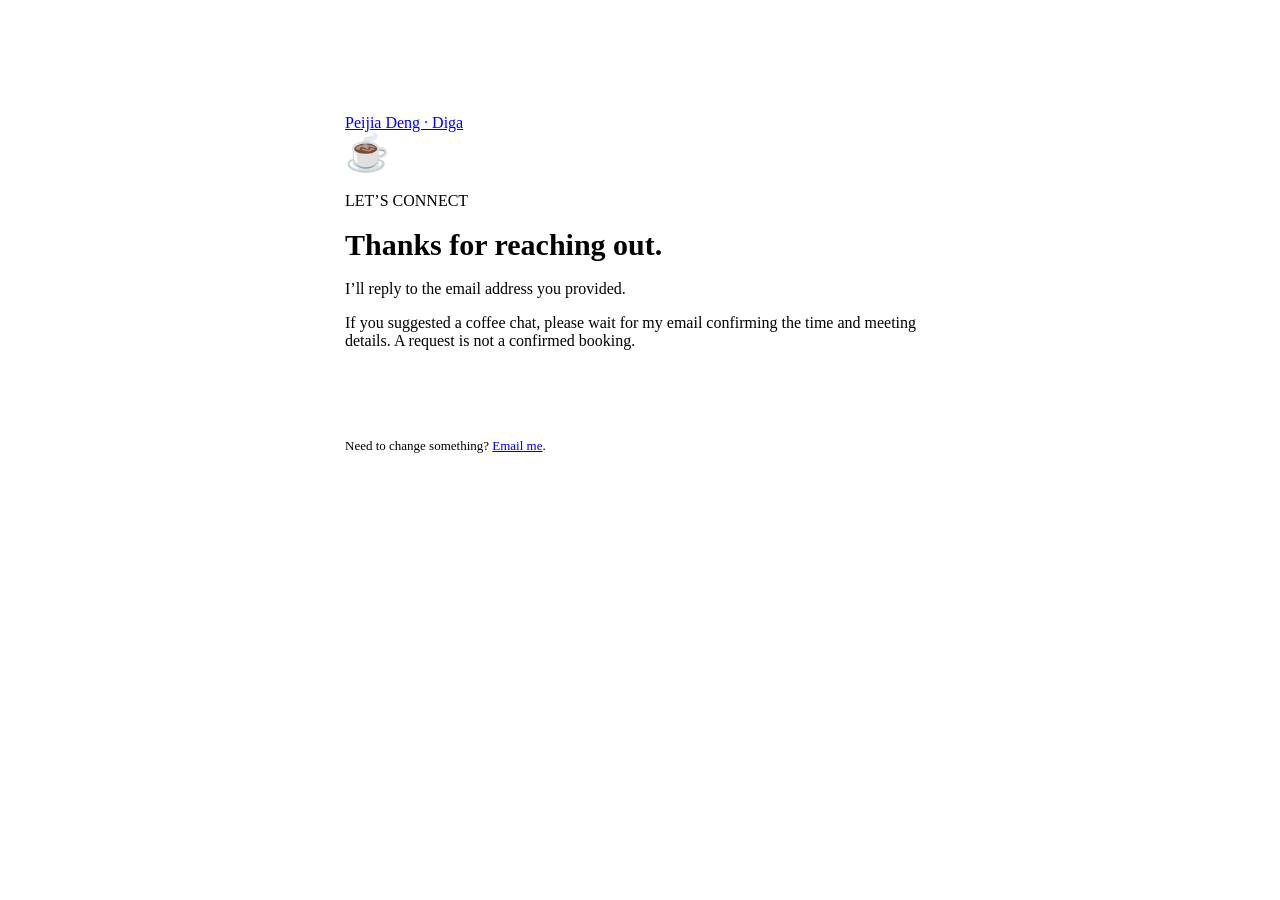
==== thanks.html @ de5293c5 "Add coffee chat requests and email contact forms with UW cafe choices" ====
<!DOCTYPE html>
<html lang="en">
<head>
  <meta charset="UTF-8">
  <meta name="viewport" content="width=device-width, initial-scale=1">
  <meta name="robots" content="noindex">
  <title>Thanks for reaching out · Peijia Deng</title>
  <link rel="stylesheet" href="style.css">
  <link rel="stylesheet" href="coffee-chat.css">
</head>
<body>
  <main class="coffee-thanks">
    <a href="/">Peijia Deng · Diga</a>
    <div class="coffee-mark" aria-hidden="true">☕</div>
    <div class="eyebrow">LET’S CONNECT</div>
    <h1>Thanks for reaching out.</h1>
    <p>I’ll reply to the email address you provided.</p>
    <p id="thanks-note">If you suggested a coffee chat, please wait for my email confirming the time and meeting details. A request is not a confirmed booking.</p>
    <a class="coffee-button" href="/#about">Back to my website <span aria-hidden="true">↗</span></a>
    <p class="coffee-email-fallback">Need to change something? <a href="mailto:pdeng2@uw.edu">Email me</a>.</p>
  </main>
  <script>
    if (new URLSearchParams(location.search).get('type') === 'message') {
      document.getElementById('thanks-note').textContent = 'Thanks for sharing your note. I look forward to connecting.';
    }
  </script>
</body>
</html>
---- coffee-chat.css ----
.coffee-invite{display:flex;align-items:center;gap:16px;flex-wrap:wrap;margin-top:27px}
.coffee-invite>span{font-size:13px;color:var(--muted);max-width:220px;line-height:1.6}
.coffee-button{display:inline-flex;align-items:center;justify-content:center;gap:10px;border:1px solid var(--accent);border-radius:7px;background:var(--accent);color:white;padding:11px 17px;font:600 14px/1.5 -apple-system,BlinkMacSystemFont,"Segoe UI",Arial,sans-serif;cursor:pointer;text-decoration:none;transition:background .15s ease}
.coffee-button:hover{background:#382060;text-decoration:none}
.coffee-button:focus-visible,.coffee-field :focus-visible,.coffee-message-box summary:focus-visible{outline:3px solid #b6a576;outline-offset:3px}
#coffee-chat{padding-top:39px;margin-bottom:0;padding-bottom:28px;border-bottom:1px solid var(--line)}
#coffee-chat>p{color:#60656d}
#coffee-chat h2{margin-bottom:15px}
.coffee-facts{display:flex;flex-wrap:wrap;gap:8px 20px;color:#635976;font-size:12px;margin:20px 0 24px}
.coffee-card{border:1px solid var(--line);border-radius:12px;background:var(--soft);padding:27px}
.coffee-card h3{font-size:19px;margin-bottom:8px}
.coffee-help{color:#60656d;font-size:12px;line-height:1.65;margin:8px 0 18px}
.coffee-grid{display:grid;grid-template-columns:minmax(0,1fr) minmax(0,1fr);gap:19px 18px;margin-top:23px}
.coffee-wide{grid-column:1/-1}
.coffee-field{min-width:0}
.coffee-field label{display:block;font-size:13px;font-weight:600;margin-bottom:7px}
.coffee-field input,.coffee-field select,.coffee-field textarea{display:block;min-width:0;width:100%;border:1px solid #d6d4df;border-radius:6px;background:white;padding:11px 12px;color:var(--ink);font:400 16px/1.5 -apple-system,BlinkMacSystemFont,"Segoe UI",Arial,sans-serif}
.coffee-field textarea{resize:vertical;min-height:108px}
.coffee-field input::placeholder,.coffee-field textarea::placeholder{color:#7d7c88}
.coffee-optional{font-weight:400;color:var(--muted);font-size:11px;margin-left:4px}
.coffee-field .coffee-help{margin:7px 0 0;overflow-wrap:anywhere}
.coffee-time-preview{font-size:12px;color:var(--accent);margin:5px 0 0}
.coffee-time-preview:empty{display:none}
.coffee-time-preview[data-error="true"]{color:#9e3030}
.coffee-honeypot{display:none!important}
.coffee-message-box{border:1px solid var(--line);border-radius:9px;margin-top:16px;padding:17px 22px}
.coffee-message-box summary{cursor:pointer;font-size:14px;font-weight:500}
.coffee-message-box summary span{color:var(--accent);font-size:12px;margin-left:7px;white-space:nowrap}
.coffee-message-box[open] summary{padding-bottom:4px}
.coffee-email-fallback{font-size:13px;margin:19px 0 0}
.coffee-thanks{max-width:590px;padding:60px 25px;margin:6vh auto}
.coffee-thanks .coffee-mark{font-size:36px;margin-bottom:18px}
.coffee-thanks h1{font-size:30px;line-height:1.25;margin:16px 0}
.coffee-thanks .coffee-button{margin-top:10px}
@media(max-width:900px) and (min-width:651px){.coffee-grid{grid-template-columns:minmax(0,1fr)}.coffee-card{padding:21px}}
@media(max-width:480px){.coffee-grid{grid-template-columns:minmax(0,1fr)}.coffee-card{padding:20px 17px}.coffee-message-box{padding:17px}.coffee-message-box summary span{display:block;margin-left:0}.coffee-button{width:100%}.coffee-invite>span{max-width:none}.coffee-facts{gap:7px 15px}}
@media(prefers-reduced-motion:reduce){.coffee-button{transition:none}}
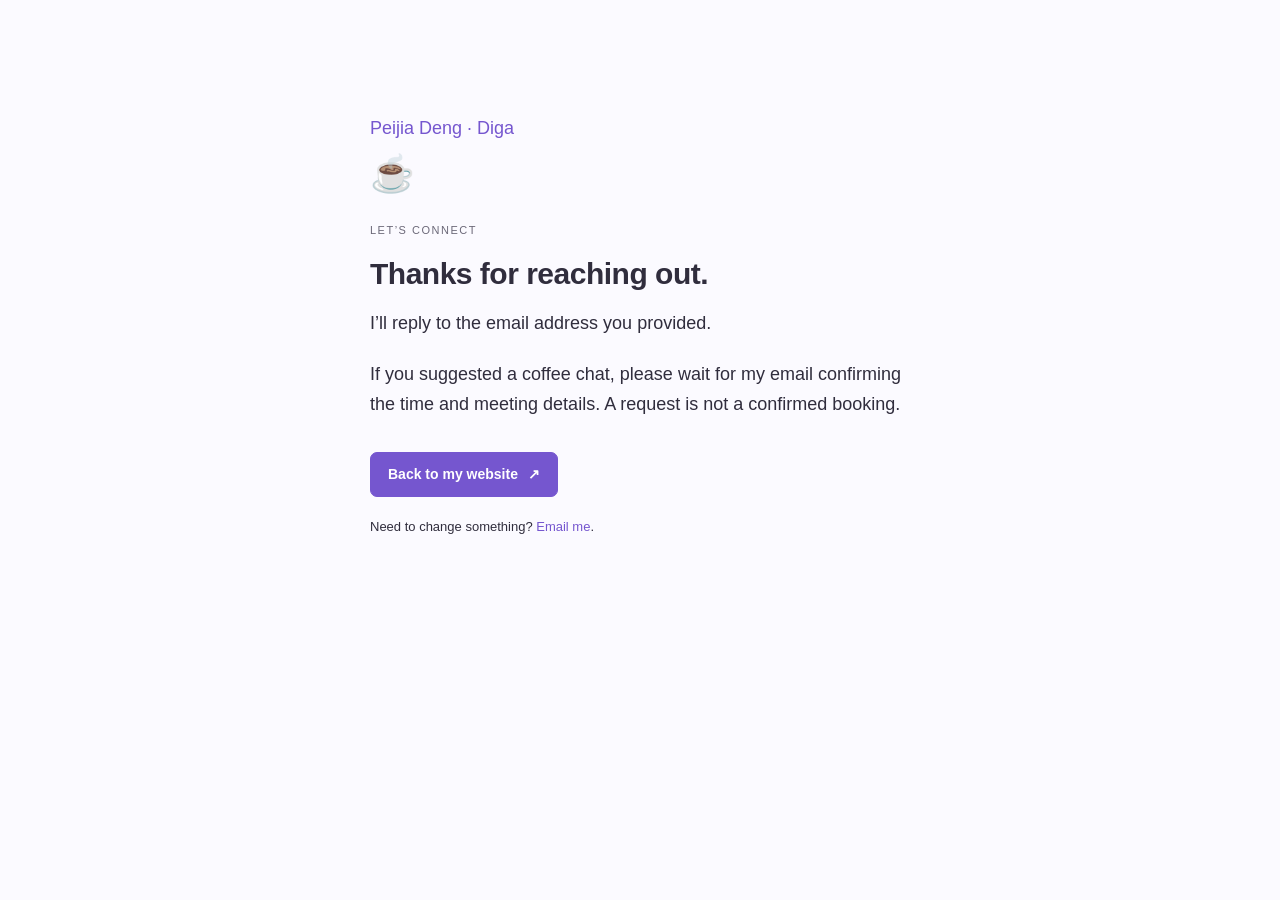
==== commit 497dafb4: "Replace letter favicon with Bobo panda face Use a transparent panda head with 16, 32, and 48 pixel I" ====
--- a/thanks.html
+++ b/thanks.html
@@ -7,6 +7,7 @@
   <title>Thanks for reaching out · Peijia Deng</title>
   <link rel="stylesheet" href="style.css">
   <link rel="stylesheet" href="coffee-chat.css">
+<link rel="icon" href="favicon.ico?v=bobo1" sizes="16x16 32x32 48x48"><link rel="icon" type="image/png" sizes="32x32" href="assets/bobo-favicon-32.png?v=bobo1"><link rel="apple-touch-icon" sizes="180x180" href="assets/bobo-touch-icon.png?v=bobo1">
 </head>
 <body>
   <main class="coffee-thanks">
--- a/style.css
+++ b/style.css
@@ -0,0 +1,170 @@
+:root {
+  color-scheme: light;
+  --ink: #302d3d;
+  --muted: #6b6878;
+  --accent: #7556cf;
+  --accent-hover: #5837b0;
+  --accent-soft: #eee8ff;
+  --line: #eae5f4;
+  --soft: #f4f1fb;
+  --paper: #fbfaff;
+  --surface: #ffffff;
+  --field-border: #d8d1e6;
+  --header: rgba(251, 250, 255, .97);
+  --header-height: 76px;
+}
+:root[data-theme="dark"] {
+  color-scheme: dark;
+  --ink: #e9e5f2;
+  --muted: #b2abbf;
+  --accent: #b6a0ff;
+  --accent-hover: #d4c5ff;
+  --accent-soft: #302447;
+  --line: #342c43;
+  --soft: #211c2b;
+  --paper: #18151e;
+  --surface: #211c2b;
+  --field-border: #51455f;
+  --header: rgba(24, 21, 30, .97);
+}
+* { box-sizing: border-box; }
+[hidden] { display: none !important; }
+html { scroll-behavior: smooth; scroll-padding-top: calc(var(--header-height) + 30px); }
+body { margin: 0; background: var(--paper); color: var(--ink); font-family: -apple-system, BlinkMacSystemFont, "Segoe UI", Arial, sans-serif; font-size: 18px; line-height: 1.65; }
+a { color: var(--accent); text-decoration: none; text-underline-offset: 4px; }
+a:hover { color: var(--accent-hover); text-decoration: underline; }
+button, input, textarea, select { font: inherit; }
+button { cursor: pointer; }
+a:focus-visible, button:focus-visible, summary:focus-visible { outline: 2px solid var(--accent); outline-offset: 5px; border-radius: 3px; }
+svg { width: 20px; height: 20px; fill: none; stroke: currentColor; stroke-width: 1.7; stroke-linecap: round; stroke-linejoin: round; }
+p { margin: 0 0 22px; }
+strong { font-weight: 600; }
+h1, h2, h3 { color: var(--ink); }
+.masthead { position: sticky; top: 0; z-index: 20; background: var(--header); border-bottom: 1px solid var(--line); box-shadow: 0 3px 20px rgba(54, 32, 90, .025); }
+.masthead-inner { max-width: 1320px; margin: 0 auto; padding: 0 32px; min-height: var(--header-height); display: flex; align-items: center; gap: 24px; }
+.section-nav { display: flex; align-items: stretch; gap: 32px; min-width: 0; }
+.section-nav a { position: relative; display: flex; align-items: center; min-height: var(--header-height); padding: 0 0 2px; color: var(--ink); font-size: 17px; font-weight: 500; white-space: nowrap; }
+.section-nav a:hover { color: var(--accent); text-decoration: none; }
+.section-nav a::after { content: ""; position: absolute; bottom: 10px; left: 0; right: 0; height: 4px; background: transparent; }
+.section-nav a.active { color: var(--accent); font-weight: 650; }
+.section-nav a.active::after { background: #a58bff; }
+.theme-toggle { display: grid; place-items: center; flex-shrink: 0; width: 44px; height: 44px; margin-left: auto; padding: 10px; border: 0; border-radius: 50%; background: transparent; color: var(--ink); }
+.theme-toggle:hover { background: var(--accent-soft); }
+.theme-toggle svg { width: 22px; height: 22px; }
+.theme-moon, .mobile-name, .menu-toggle { display: none; }
+[data-theme="dark"] .theme-sun { display: none; }
+[data-theme="dark"] .theme-moon { display: block; }
+.page { max-width: 1320px; display: grid; grid-template-columns: 220px minmax(0, 1fr); gap: 48px; padding: 40px 32px 0; margin: 0 auto; }
+.profile { position: sticky; top: calc(var(--header-height) + 40px); align-self: start; }
+.profile-photo { display: block; width: 210px; max-width: 100%; margin-bottom: 18px; border: 1px solid var(--line); border-radius: 50%; padding: 5px; }
+.profile-photo img { display: block; width: 100%; height: auto; aspect-ratio: 1; object-fit: cover; object-position: center; border-radius: 50%; }
+h1 { font-size: 25px; line-height: 1.35; letter-spacing: -.5px; margin: 0 0 12px; }
+h1 span { display: block; margin-top: 6px; font-size: 17px; font-weight: 400; letter-spacing: 2px; color: var(--muted); }
+.identity p { font-size: 15px; line-height: 1.55; margin: 2px 0; }
+.identity .school { font-weight: 500; }
+.identity .location { font-size: 14px; color: var(--muted); margin-top: 12px; }
+.social { display: flex; flex-direction: column; align-items: flex-start; gap: 2px; margin-top: 22px; }
+.social a { display: inline-flex; align-items: center; gap: 11px; min-height: 36px; color: var(--ink); font-size: 15px; }
+.social a:hover { color: var(--accent); }
+.social svg { width: 16px; height: 16px; flex-shrink: 0; color: var(--muted); }
+main { min-width: 0; }
+main:focus { outline: none; }
+section { margin: 0 0 46px; }
+h2 { font-size: 25px; line-height: 1.4; font-weight: 700; letter-spacing: -.5px; margin: 0 0 23px; padding-bottom: 11px; border-bottom: 1px solid var(--line); }
+.about h2 { font-size: 34px; line-height: 1.25; border: 0; padding: 0; margin-bottom: 18px; }
+.about p { margin-bottom: 25px; }
+.about { margin-bottom: 48px; }
+.section-icon { display: inline-block; margin-right: 9px; font-size: .82em; vertical-align: 1px; }
+.section-head { display: flex; align-items: center; justify-content: space-between; flex-wrap: wrap; column-gap: 20px; row-gap: 12px; margin-bottom: 4px; padding-bottom: 11px; border-bottom: 1px solid var(--line); }
+.section-head h2 { margin: 0; padding: 0; border: 0; }
+.project-filters { display: flex; gap: 7px; }
+.project-filters button { min-height: 34px; padding: 4px 13px; border: 1px solid var(--line); border-radius: 20px; background: transparent; color: var(--ink); font-size: 13px; line-height: 1.4; }
+.project-filters button[aria-pressed="true"] { background: var(--accent-soft); border-color: var(--field-border); color: var(--accent); }
+.project-filters button:hover { border-color: var(--accent); }
+.project { padding: 27px 0; border-bottom: 1px solid var(--line); scroll-margin-top: 0; }
+.project:last-child { border-bottom: 0; padding-bottom: 0; }
+.project-category { margin-bottom: 6px; color: var(--muted); font-size: 11px; letter-spacing: 1.25px; font-weight: 600; }
+h3 { margin: 0 0 6px; font-size: 19px; line-height: 1.5; letter-spacing: -.2px; font-weight: 650; }
+.project h3 { color: var(--accent); }
+.project p { font-size: 16px; line-height: 1.75; margin: 10px 0; }
+.meta, .project .meta { font-size: 14px; line-height: 1.65; color: var(--muted); }
+.detail { font-size: 16px; line-height: 1.75; color: var(--muted); }
+.tags { display: flex; flex-wrap: wrap; gap: 6px; margin-top: 13px; }
+.tags span { background: var(--soft); border: 1px solid var(--line); border-radius: 4px; color: var(--muted); font-size: 12px; line-height: 1.5; padding: 3px 8px; }
+.project-link { display: inline-block; margin-top: 13px; padding: 2px 10px; border: 1px solid var(--field-border); border-radius: 4px; font-size: 13px; }
+.entry { display: flex; align-items: baseline; justify-content: space-between; gap: 24px; }
+.entry > div { max-width: 680px; }
+.entry p { font-size: 16px; margin: 4px 0; }
+.entry .meta { font-size: 14px; }
+.date { white-space: nowrap; color: var(--muted); font-size: 14px; }
+.award { display: grid; grid-template-columns: 65px minmax(0, 1fr); gap: 20px; margin: 20px 0; }
+.award h3 { font-size: 17px; }
+.award p { font-size: 16px; margin: 3px 0; }
+.award .meta { font-size: 14px; }
+.eyebrow { font-size: 11px; letter-spacing: 1.5px; color: var(--muted); margin-bottom: 12px; }
+footer { display: flex; flex-wrap: wrap; gap: 8px 24px; justify-content: space-between; padding: 26px 0 38px; border-top: 1px solid var(--line); color: var(--muted); font-size: 12px; }
+footer p { margin: 0; }
+footer span { padding: 0 5px; }
+.skip { position: fixed; left: 16px; top: -100px; z-index: 50; padding: 10px 16px; border-radius: 4px; background: var(--surface); }
+.skip:focus { top: 14px; }
+@media (min-width: 901px) and (max-height: 760px) {
+  .profile { position: static; }
+}
+@media (max-width: 1100px) {
+  .masthead-inner { padding: 0 28px; }
+  .section-nav { gap: 25px; }
+  .page { grid-template-columns: 195px minmax(0, 1fr); gap: 36px; padding: 36px 28px 0; }
+  .profile-photo { width: 185px; }
+  .profile { top: calc(var(--header-height) + 36px); }
+  h1 { font-size: 23px; }
+}
+@media (max-width: 900px) {
+  :root { --header-height: 66px; }
+  .section-nav { gap: 20px; }
+  .section-nav a { font-size: 15px; }
+  .masthead-inner { gap: 14px; padding: 0 24px; }
+  .page { grid-template-columns: 175px minmax(0, 1fr); gap: 30px; padding: 32px 24px 0; }
+  .profile-photo { width: 165px; }
+  .identity p { font-size: 14px; }
+  body { font-size: 17px; }
+  .entry { flex-direction: column; gap: 8px; }
+}
+@media (max-width: 700px) {
+  :root { --header-height: 62px; }
+  .masthead-inner { padding: 0 20px; flex-wrap: wrap; gap: 0 10px; }
+  .mobile-name { display: block; margin-right: auto; color: var(--ink); font-size: 17px; font-weight: 650; }
+  .theme-toggle { margin-left: 0; width: 40px; height: 40px; }
+  .menu-toggle { display: inline-flex; align-items: center; gap: 7px; padding: 8px; min-height: 44px; border: 0; background: transparent; color: var(--ink); font-size: 14px; }
+  .section-nav { order: 4; width: 100%; display: flex; flex-wrap: wrap; gap: 0 24px; padding-bottom: 8px; }
+  .section-nav a { min-height: 44px; font-size: 14px; }
+  .section-nav a::after { bottom: 3px; height: 3px; }
+  .js .section-nav { display: none; }
+  .js .masthead.menu-open .section-nav { display: flex; }
+  .page { display: block; padding: 29px 22px 0; }
+  .profile { position: static; display: grid; grid-template-columns: 108px minmax(0, 1fr); gap: 0 20px; margin-bottom: 35px; padding-bottom: 25px; border-bottom: 1px solid var(--line); }
+  .profile-photo { width: 108px; align-self: start; margin: 0; padding: 3px; }
+  h1 { font-size: 23px; margin-bottom: 7px; }
+  h1 span { display: inline; margin: 0 0 0 5px; font-size: 15px; letter-spacing: 1px; }
+  .identity .location { margin-top: 7px; font-size: 13px; }
+  .social { grid-column: 1 / -1; flex-direction: row; flex-wrap: wrap; gap: 0 20px; margin-top: 18px; }
+  .social a { min-height: 40px; font-size: 14px; gap: 7px; }
+  .social svg { width: 15px; height: 15px; }
+  h2 { font-size: 24px; }
+  .about h2 { font-size: 30px; }
+  .about p { margin-bottom: 22px; }
+  section, .about { margin-bottom: 36px; }
+  .section-head { align-items: flex-start; }
+  .project { padding: 23px 0; }
+  .project p { font-size: 16px; }
+  .project-filters button { min-height: 38px; }
+  .award { grid-template-columns: 48px minmax(0, 1fr); gap: 15px; }
+  footer { display: block; }
+  footer a { display: inline-block; margin-top: 6px; }
+}
+@media (max-width: 380px) {
+  .page { padding-right: 16px; padding-left: 16px; }
+  .profile { grid-template-columns: 86px minmax(0, 1fr); gap: 0 15px; }
+  .profile-photo { width: 86px; }
+  h1 span { display: block; margin: 3px 0 0; }
+}
+@media (prefers-reduced-motion: reduce) { html { scroll-behavior: auto; } }
--- a/coffee-chat.css
+++ b/coffee-chat.css
@@ -1,27 +1,27 @@
 .coffee-invite{display:flex;align-items:center;gap:16px;flex-wrap:wrap;margin-top:27px}
 .coffee-invite>span{font-size:13px;color:var(--muted);max-width:220px;line-height:1.6}
 .coffee-button{display:inline-flex;align-items:center;justify-content:center;gap:10px;border:1px solid var(--accent);border-radius:7px;background:var(--accent);color:white;padding:11px 17px;font:600 14px/1.5 -apple-system,BlinkMacSystemFont,"Segoe UI",Arial,sans-serif;cursor:pointer;text-decoration:none;transition:background .15s ease}
-.coffee-button:hover{background:#382060;text-decoration:none}
-.coffee-button:focus-visible,.coffee-field :focus-visible,.coffee-message-box summary:focus-visible{outline:3px solid #b6a576;outline-offset:3px}
-#coffee-chat{padding-top:39px;margin-bottom:0;padding-bottom:28px;border-bottom:1px solid var(--line)}
-#coffee-chat>p{color:#60656d}
+.coffee-button:hover{background:var(--accent-hover);text-decoration:none}
+.coffee-button:focus-visible,.coffee-field :focus-visible,.coffee-message-box summary:focus-visible{outline:3px solid var(--accent);outline-offset:3px}
+#coffee-chat{margin-bottom:0;padding-bottom:32px}
+#coffee-chat>p{color:var(--muted)}
 #coffee-chat h2{margin-bottom:15px}
-.coffee-facts{display:flex;flex-wrap:wrap;gap:8px 20px;color:#635976;font-size:12px;margin:20px 0 24px}
+.coffee-facts{display:flex;flex-wrap:wrap;gap:8px 20px;color:var(--muted);font-size:12px;margin:20px 0 24px}
 .coffee-card{border:1px solid var(--line);border-radius:12px;background:var(--soft);padding:27px}
 .coffee-card h3{font-size:19px;margin-bottom:8px}
-.coffee-help{color:#60656d;font-size:12px;line-height:1.65;margin:8px 0 18px}
+.coffee-help{color:var(--muted);font-size:12px;line-height:1.65;margin:8px 0 18px}
 .coffee-grid{display:grid;grid-template-columns:minmax(0,1fr) minmax(0,1fr);gap:19px 18px;margin-top:23px}
 .coffee-wide{grid-column:1/-1}
 .coffee-field{min-width:0}
 .coffee-field label{display:block;font-size:13px;font-weight:600;margin-bottom:7px}
-.coffee-field input,.coffee-field select,.coffee-field textarea{display:block;min-width:0;width:100%;border:1px solid #d6d4df;border-radius:6px;background:white;padding:11px 12px;color:var(--ink);font:400 16px/1.5 -apple-system,BlinkMacSystemFont,"Segoe UI",Arial,sans-serif}
+.coffee-field input,.coffee-field select,.coffee-field textarea{display:block;min-width:0;width:100%;border:1px solid var(--field-border);border-radius:6px;background:var(--surface);padding:11px 12px;color:var(--ink);font:400 16px/1.5 -apple-system,BlinkMacSystemFont,"Segoe UI",Arial,sans-serif}
 .coffee-field textarea{resize:vertical;min-height:108px}
-.coffee-field input::placeholder,.coffee-field textarea::placeholder{color:#7d7c88}
+.coffee-field input::placeholder,.coffee-field textarea::placeholder{color:var(--muted)}
 .coffee-optional{font-weight:400;color:var(--muted);font-size:11px;margin-left:4px}
 .coffee-field .coffee-help{margin:7px 0 0;overflow-wrap:anywhere}
 .coffee-time-preview{font-size:12px;color:var(--accent);margin:5px 0 0}
 .coffee-time-preview:empty{display:none}
-.coffee-time-preview[data-error="true"]{color:#9e3030}
+.coffee-time-preview[data-error="true"]{color:var(--error, #a22b40)}
 .coffee-honeypot{display:none!important}
 .coffee-message-box{border:1px solid var(--line);border-radius:9px;margin-top:16px;padding:17px 22px}
 .coffee-message-box summary{cursor:pointer;font-size:14px;font-weight:500}
@@ -35,3 +35,11 @@
 @media(max-width:900px) and (min-width:651px){.coffee-grid{grid-template-columns:minmax(0,1fr)}.coffee-card{padding:21px}}
 @media(max-width:480px){.coffee-grid{grid-template-columns:minmax(0,1fr)}.coffee-card{padding:20px 17px}.coffee-message-box{padding:17px}.coffee-message-box summary span{display:block;margin-left:0}.coffee-button{width:100%}.coffee-invite>span{max-width:none}.coffee-facts{gap:7px 15px}}
 @media(prefers-reduced-motion:reduce){.coffee-button{transition:none}}
+
+/* Keep the invitation light, like the academic navigation. */
+.coffee-invite .coffee-button{background:var(--accent-soft);color:var(--accent);border-color:var(--field-border);font-weight:500;border-radius:22px;padding:8px 15px}
+.coffee-invite .coffee-button:hover{border-color:var(--accent)}
+[data-theme="dark"] .coffee-button{background:#7954cf;color:white;border-color:#7954cf}
+[data-theme="dark"] .coffee-button:hover{background:#6945bc}
+[data-theme="dark"] .coffee-invite .coffee-button{background:var(--accent-soft);color:var(--accent);border-color:var(--field-border)}
+[data-theme="dark"] .coffee-time-preview[data-error="true"]{color:#ff9cac}
